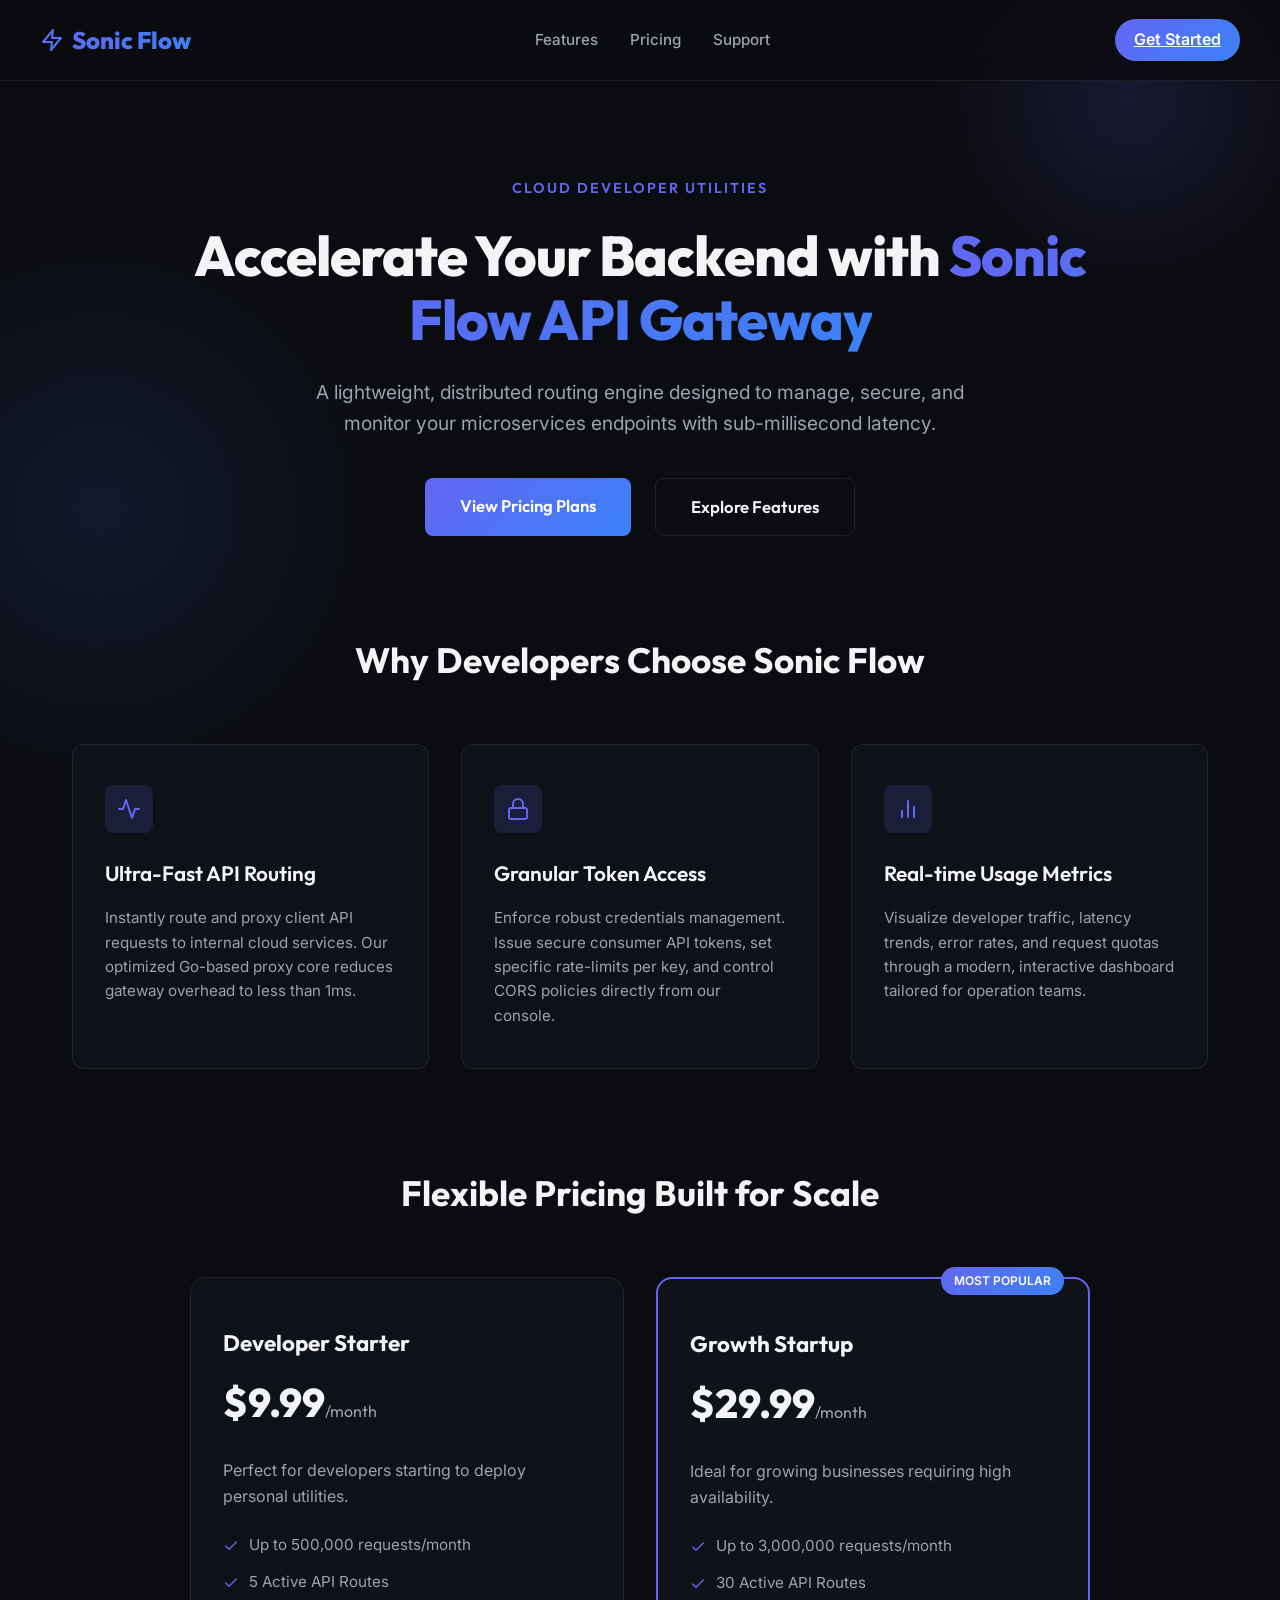
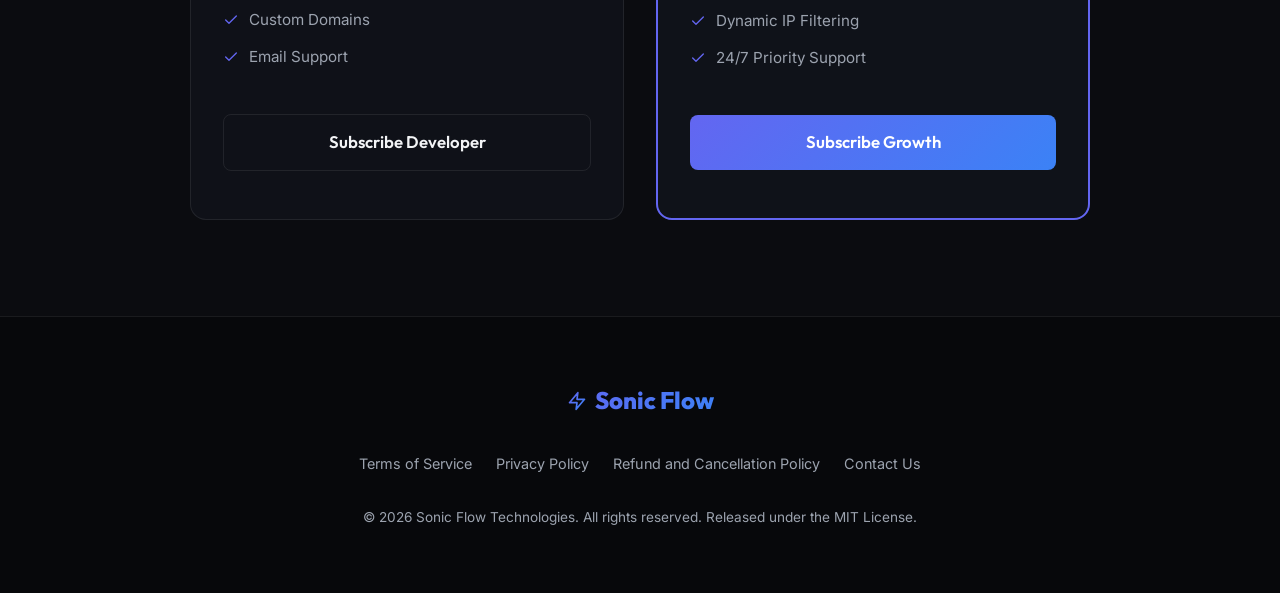
==== index.html @ 99ae6b96 "Deploy compliance packaging site" ====
<!DOCTYPE html>
<html lang="en">
<head>
  <meta charset="UTF-8">
  <meta name="viewport" content="width=device-width, initial-scale=1.0">
  <title>Sonic Flow | Enterprise API Gateway and Developer Routing Tools</title>
  <link rel="stylesheet" href="index.css">
</head>
<body>
  <div class="ambient-glow-1"></div>
  <div class="ambient-glow-2"></div>

  <header>
    <div class="nav-container">
      <a href="index.html" class="logo">
        <svg width="24" height="24" viewBox="0 0 24 24" fill="none" stroke="currentColor" stroke-width="2" stroke-linecap="round" stroke-linejoin="round" style="stroke: url(#logo-grad)"><defs><linearGradient id="logo-grad" x1="0%" y1="0%" x2="100%" y2="100%"><stop offset="0%" stop-color="#6366f1"></stop><stop offset="100%" stop-color="#3b82f6"></stop></linearGradient></defs><polygon points="13 2 3 14 12 14 11 22 21 10 12 10 13 2"></polygon></svg>
        Sonic Flow
      </a>
      <ul class="nav-links">
        <li><a href="#features">Features</a></li>
        <li><a href="#pricing">Pricing</a></li>
        <li><a href="contact.html">Support</a></li>
      </ul>
      <a href="#pricing" class="btn-nav">Get Started</a>
    </div>
  </header>

  <main>
    <!-- Hero Section -->
    <section class="hero">
      <div class="tagline">Cloud Developer Utilities</div>
      <h1>Accelerate Your Backend with <span>Sonic Flow API Gateway</span></h1>
      <p>A lightweight, distributed routing engine designed to manage, secure, and monitor your microservices endpoints with sub-millisecond latency.</p>
      <div class="hero-actions">
        <a href="#pricing" class="btn-primary">View Pricing Plans</a>
        <a href="#features" class="btn-secondary">Explore Features</a>
      </div>
    </section>

    <!-- Features Section -->
    <section class="features" id="features">
      <h2 class="section-title">Why Developers Choose Sonic Flow</h2>
      <div class="features-grid">
        <div class="feature-card">
          <div class="feature-icon">
            <svg viewBox="0 0 24 24" fill="none" stroke-width="2" stroke-linecap="round" stroke-linejoin="round"><polyline points="22 12 18 12 15 21 9 3 6 12 2 12"></polyline></svg>
          </div>
          <h3>Ultra-Fast API Routing</h3>
          <p>Instantly route and proxy client API requests to internal cloud services. Our optimized Go-based proxy core reduces gateway overhead to less than 1ms.</p>
        </div>
        <div class="feature-card">
          <div class="feature-icon">
            <svg viewBox="0 0 24 24" fill="none" stroke-width="2" stroke-linecap="round" stroke-linejoin="round"><rect x="3" y="11" width="18" height="11" rx="2" ry="2"></rect><path d="M7 11V7a5 5 0 0 1 10 0v4"></path></svg>
          </div>
          <h3>Granular Token Access</h3>
          <p>Enforce robust credentials management. Issue secure consumer API tokens, set specific rate-limits per key, and control CORS policies directly from our console.</p>
        </div>
        <div class="feature-card">
          <div class="feature-icon">
            <svg viewBox="0 0 24 24" fill="none" stroke-width="2" stroke-linecap="round" stroke-linejoin="round"><line x1="18" y1="20" x2="18" y2="10"></line><line x1="12" y1="20" x2="12" y2="4"></line><line x1="6" y1="20" x2="6" y2="14"></line></svg>
          </div>
          <h3>Real-time Usage Metrics</h3>
          <p>Visualize developer traffic, latency trends, error rates, and request quotas through a modern, interactive dashboard tailored for operation teams.</p>
        </div>
      </div>
    </section>

    <!-- Pricing Section -->
    <section class="pricing" id="pricing">
      <h2 class="section-title">Flexible Pricing Built for Scale</h2>
      <div class="pricing-grid">
        <div class="pricing-card">
          <h3>Developer Starter</h3>
          <div class="price">$9.99<span>/month</span></div>
          <p style="color: var(--text-muted); margin-bottom: 1.5rem;">Perfect for developers starting to deploy personal utilities.</p>
          <ul>
            <li><svg viewBox="0 0 24 24" fill="none" stroke-width="2" stroke-linecap="round" stroke-linejoin="round"><polyline points="20 6 9 17 4 12"></polyline></svg> Up to 500,000 requests/month</li>
            <li><svg viewBox="0 0 24 24" fill="none" stroke-width="2" stroke-linecap="round" stroke-linejoin="round"><polyline points="20 6 9 17 4 12"></polyline></svg> 5 Active API Routes</li>
            <li><svg viewBox="0 0 24 24" fill="none" stroke-width="2" stroke-linecap="round" stroke-linejoin="round"><polyline points="20 6 9 17 4 12"></polyline></svg> Custom Domains</li>
            <li><svg viewBox="0 0 24 24" fill="none" stroke-width="2" stroke-linecap="round" stroke-linejoin="round"><polyline points="20 6 9 17 4 12"></polyline></svg> Email Support</li>
          </ul>
          <a href="#" class="btn-secondary" style="text-align: center;">Subscribe Developer</a>
        </div>
        <div class="pricing-card popular">
          <div class="badge">Most Popular</div>
          <h3>Growth Startup</h3>
          <div class="price">$29.99<span>/month</span></div>
          <p style="color: var(--text-muted); margin-bottom: 1.5rem;">Ideal for growing businesses requiring high availability.</p>
          <ul>
            <li><svg viewBox="0 0 24 24" fill="none" stroke-width="2" stroke-linecap="round" stroke-linejoin="round"><polyline points="20 6 9 17 4 12"></polyline></svg> Up to 3,000,000 requests/month</li>
            <li><svg viewBox="0 0 24 24" fill="none" stroke-width="2" stroke-linecap="round" stroke-linejoin="round"><polyline points="20 6 9 17 4 12"></polyline></svg> 30 Active API Routes</li>
            <li><svg viewBox="0 0 24 24" fill="none" stroke-width="2" stroke-linecap="round" stroke-linejoin="round"><polyline points="20 6 9 17 4 12"></polyline></svg> Dynamic IP Filtering</li>
            <li><svg viewBox="0 0 24 24" fill="none" stroke-width="2" stroke-linecap="round" stroke-linejoin="round"><polyline points="20 6 9 17 4 12"></polyline></svg> 24/7 Priority Support</li>
          </ul>
          <a href="#" class="btn-primary" style="text-align: center;">Subscribe Growth</a>
        </div>
      </div>
    </section>
  </main>

  <footer>
    <div class="footer-content">
      <div class="logo">
        <svg width="20" height="20" viewBox="0 0 24 24" fill="none" stroke="currentColor" stroke-width="2" stroke-linecap="round" stroke-linejoin="round" style="stroke: url(#logo-grad)"><polygon points="13 2 3 14 12 14 11 22 21 10 12 10 13 2"></polygon></svg>
        Sonic Flow
      </div>
      <div class="footer-links">
        <a href="terms.html">Terms of Service</a>
        <a href="privacy.html">Privacy Policy</a>
        <a href="refund.html">Refund and Cancellation Policy</a>
        <a href="contact.html">Contact Us</a>
      </div>
      <div class="copyright">
        &copy; 2026 Sonic Flow Technologies. All rights reserved. Released under the MIT License.
      </div>
    </div>
  </footer>
</body>
</html>
---- index.css ----
/* CSS Design System for Sonic Flow API Gateway */
@import url('https://fonts.googleapis.com/css2?family=Inter:wght@300;400;500;600&family=Outfit:wght@400;600;700;800&display=swap');

:root {
  --bg-color: #0b0c10;
  --panel-bg: rgba(18, 20, 29, 0.7);
  --panel-border: rgba(255, 255, 255, 0.08);
  --text-main: #f3f4f6;
  --text-muted: #9ca3af;
  --color-primary: #6366f1; /* Violet */
  --color-secondary: #3b82f6; /* Blue */
  --glow-gradient: linear-gradient(135deg, var(--color-primary), var(--color-secondary));
  --font-title: 'Outfit', sans-serif;
  --font-body: 'Inter', sans-serif;
}

* {
  box-sizing: border-box;
  margin: 0;
  padding: 0;
}

body {
  background-color: var(--bg-color);
  color: var(--text-main);
  font-family: var(--font-body);
  line-height: 1.6;
  overflow-x: hidden;
}

/* Background Gradients Glows */
.ambient-glow-1 {
  position: absolute;
  width: 400px;
  height: 400px;
  background: radial-gradient(circle, rgba(99, 102, 241, 0.15) 0%, transparent 70%);
  top: -100px;
  right: -50px;
  z-index: -1;
  pointer-events: none;
}

.ambient-glow-2 {
  position: absolute;
  width: 600px;
  height: 600px;
  background: radial-gradient(circle, rgba(59, 130, 246, 0.12) 0%, transparent 70%);
  bottom: 10%;
  left: -200px;
  z-index: -1;
  pointer-events: none;
}

/* Header & Navigation */
header {
  position: sticky;
  top: 0;
  background: rgba(11, 12, 16, 0.8);
  backdrop-filter: blur(12px);
  -webkit-backdrop-filter: blur(12px);
  border-bottom: 1px solid var(--panel-border);
  z-index: 100;
  padding: 1.2rem 2rem;
}

.nav-container {
  max-width: 1200px;
  margin: 0 auto;
  display: flex;
  justify-content: space-between;
  align-items: center;
}

.logo {
  font-family: var(--font-title);
  font-size: 1.5rem;
  font-weight: 800;
  background: var(--glow-gradient);
  -webkit-background-clip: text;
  -webkit-text-fill-color: transparent;
  display: flex;
  align-items: center;
  gap: 0.5rem;
}

.nav-links {
  display: flex;
  gap: 2rem;
  list-style: none;
}

.nav-links a {
  color: var(--text-muted);
  text-decoration: none;
  font-weight: 500;
  font-size: 0.95rem;
  transition: color 0.3s ease;
}

.nav-links a:hover {
  color: var(--text-main);
}

.btn-nav {
  background: var(--glow-gradient);
  color: #fff !important;
  padding: 0.5rem 1.2rem;
  border-radius: 50px;
  font-weight: 600;
  transition: transform 0.2s ease, box-shadow 0.2s ease;
}

.btn-nav:hover {
  transform: translateY(-1px);
  box-shadow: 0 4px 15px rgba(99, 102, 241, 0.4);
}

/* Hero Section */
.hero {
  max-width: 1000px;
  margin: 6rem auto 4rem auto;
  text-align: center;
  padding: 0 1.5rem;
  position: relative;
}

.tagline {
  font-family: var(--font-title);
  font-size: 0.9rem;
  font-weight: 600;
  text-transform: uppercase;
  letter-spacing: 2px;
  color: var(--color-primary);
  margin-bottom: 1.5rem;
}

.hero h1 {
  font-family: var(--font-title);
  font-size: 3.5rem;
  font-weight: 800;
  line-height: 1.15;
  margin-bottom: 1.5rem;
  letter-spacing: -1px;
}

.hero h1 span {
  background: var(--glow-gradient);
  -webkit-background-clip: text;
  -webkit-text-fill-color: transparent;
}

.hero p {
  font-size: 1.2rem;
  color: var(--text-muted);
  max-width: 700px;
  margin: 0 auto 2.5rem auto;
}

.hero-actions {
  display: flex;
  justify-content: center;
  gap: 1.5rem;
}

.btn-primary {
  background: var(--glow-gradient);
  color: #fff;
  border: none;
  padding: 0.9rem 2.2rem;
  border-radius: 8px;
  font-family: var(--font-title);
  font-weight: 600;
  font-size: 1.05rem;
  cursor: pointer;
  text-decoration: none;
  transition: transform 0.2s ease, box-shadow 0.2s ease;
}

.btn-primary:hover {
  transform: translateY(-2px);
  box-shadow: 0 8px 25px rgba(99, 102, 241, 0.4);
}

.btn-secondary {
  background: transparent;
  color: var(--text-main);
  border: 1px solid var(--panel-border);
  padding: 0.9rem 2.2rem;
  border-radius: 8px;
  font-family: var(--font-title);
  font-weight: 600;
  font-size: 1.05rem;
  cursor: pointer;
  text-decoration: none;
  transition: background-color 0.3s ease, border-color 0.3s ease;
}

.btn-secondary:hover {
  background-color: rgba(255, 255, 255, 0.05);
  border-color: var(--text-muted);
}

/* Features Grid */
.features {
  max-width: 1200px;
  margin: 6rem auto;
  padding: 0 2rem;
}

.section-title {
  text-align: center;
  font-family: var(--font-title);
  font-size: 2.2rem;
  font-weight: 700;
  margin-bottom: 3.5rem;
}

.features-grid {
  display: grid;
  grid-template-columns: repeat(auto-fit, minmax(300px, 1fr));
  gap: 2rem;
}

.feature-card {
  background: var(--panel-bg);
  border: 1px solid var(--panel-border);
  border-radius: 12px;
  padding: 2.5rem 2rem;
  backdrop-filter: blur(10px);
  -webkit-backdrop-filter: blur(10px);
  transition: transform 0.3s ease, border-color 0.3s ease;
}

.feature-card:hover {
  transform: translateY(-5px);
  border-color: rgba(99, 102, 241, 0.3);
}

.feature-icon {
  width: 48px;
  height: 48px;
  border-radius: 8px;
  background: rgba(99, 102, 241, 0.15);
  display: flex;
  align-items: center;
  justify-content: center;
  margin-bottom: 1.5rem;
}

.feature-icon svg {
  stroke: var(--color-primary);
  width: 24px;
  height: 24px;
}

.feature-card h3 {
  font-family: var(--font-title);
  font-size: 1.3rem;
  font-weight: 600;
  margin-bottom: 1rem;
}

.feature-card p {
  color: var(--text-muted);
  font-size: 0.95rem;
}

/* Pricing Section */
.pricing {
  max-width: 1200px;
  margin: 6rem auto;
  padding: 0 2rem;
}

.pricing-grid {
  display: grid;
  grid-template-columns: repeat(auto-fit, minmax(300px, 1fr));
  gap: 2rem;
  max-width: 900px;
  margin: 0 auto;
}

.pricing-card {
  background: var(--panel-bg);
  border: 1px solid var(--panel-border);
  border-radius: 16px;
  padding: 3rem 2rem;
  position: relative;
  display: flex;
  flex-direction: column;
}

.pricing-card.popular {
  border: 2px solid var(--color-primary);
}

.badge {
  position: absolute;
  top: -12px;
  right: 24px;
  background: var(--glow-gradient);
  color: #fff;
  padding: 0.25rem 0.8rem;
  border-radius: 50px;
  font-size: 0.75rem;
  font-weight: 600;
  text-transform: uppercase;
}

.pricing-card h3 {
  font-family: var(--font-title);
  font-size: 1.4rem;
  margin-bottom: 0.5rem;
}

.pricing-card .price {
  font-family: var(--font-title);
  font-size: 2.5rem;
  font-weight: 800;
  margin-bottom: 1.5rem;
}

.pricing-card .price span {
  font-size: 1rem;
  color: var(--text-muted);
  font-weight: 400;
}

.pricing-card ul {
  list-style: none;
  margin-bottom: 2rem;
  flex-grow: 1;
}

.pricing-card ul li {
  margin-bottom: 0.8rem;
  font-size: 0.95rem;
  color: var(--text-muted);
  display: flex;
  align-items: center;
  gap: 0.6rem;
}

.pricing-card ul li svg {
  stroke: var(--color-primary);
  width: 16px;
  height: 16px;
}

/* Footer styling */
footer {
  border-top: 1px solid var(--panel-border);
  padding: 4rem 2rem;
  background-color: #07080b;
}

.footer-content {
  max-width: 1200px;
  margin: 0 auto;
  display: flex;
  flex-direction: column;
  align-items: center;
  gap: 2rem;
  text-align: center;
}

.footer-links {
  display: flex;
  gap: 1.5rem;
  flex-wrap: wrap;
  justify-content: center;
}

.footer-links a {
  color: var(--text-muted);
  text-decoration: none;
  font-size: 0.9rem;
  transition: color 0.3s ease;
}

.footer-links a:hover {
  color: var(--text-main);
}

.copyright {
  color: var(--text-muted);
  font-size: 0.85rem;
}

/* Compliance Document Pages Layout */
.doc-container {
  max-width: 800px;
  margin: 5rem auto;
  padding: 0 2rem;
}

.doc-container h1 {
  font-family: var(--font-title);
  font-size: 2.5rem;
  margin-bottom: 1rem;
  background: var(--glow-gradient);
  -webkit-background-clip: text;
  -webkit-text-fill-color: transparent;
}

.doc-container h2 {
  font-family: var(--font-title);
  font-size: 1.6rem;
  margin: 2rem 0 1rem 0;
}

.doc-container p {
  color: var(--text-muted);
  margin-bottom: 1.2rem;
  font-size: 1rem;
}

.doc-container ul {
  margin-bottom: 1.5rem;
  padding-left: 1.5rem;
  color: var(--text-muted);
}

.doc-container ul li {
  margin-bottom: 0.5rem;
}

/* Responsive queries */
@media (max-width: 768px) {
  .hero h1 {
    font-size: 2.5rem;
  }
  .hero-actions {
    flex-direction: column;
    align-items: stretch;
  }
  .nav-links {
    display: none;
  }
}
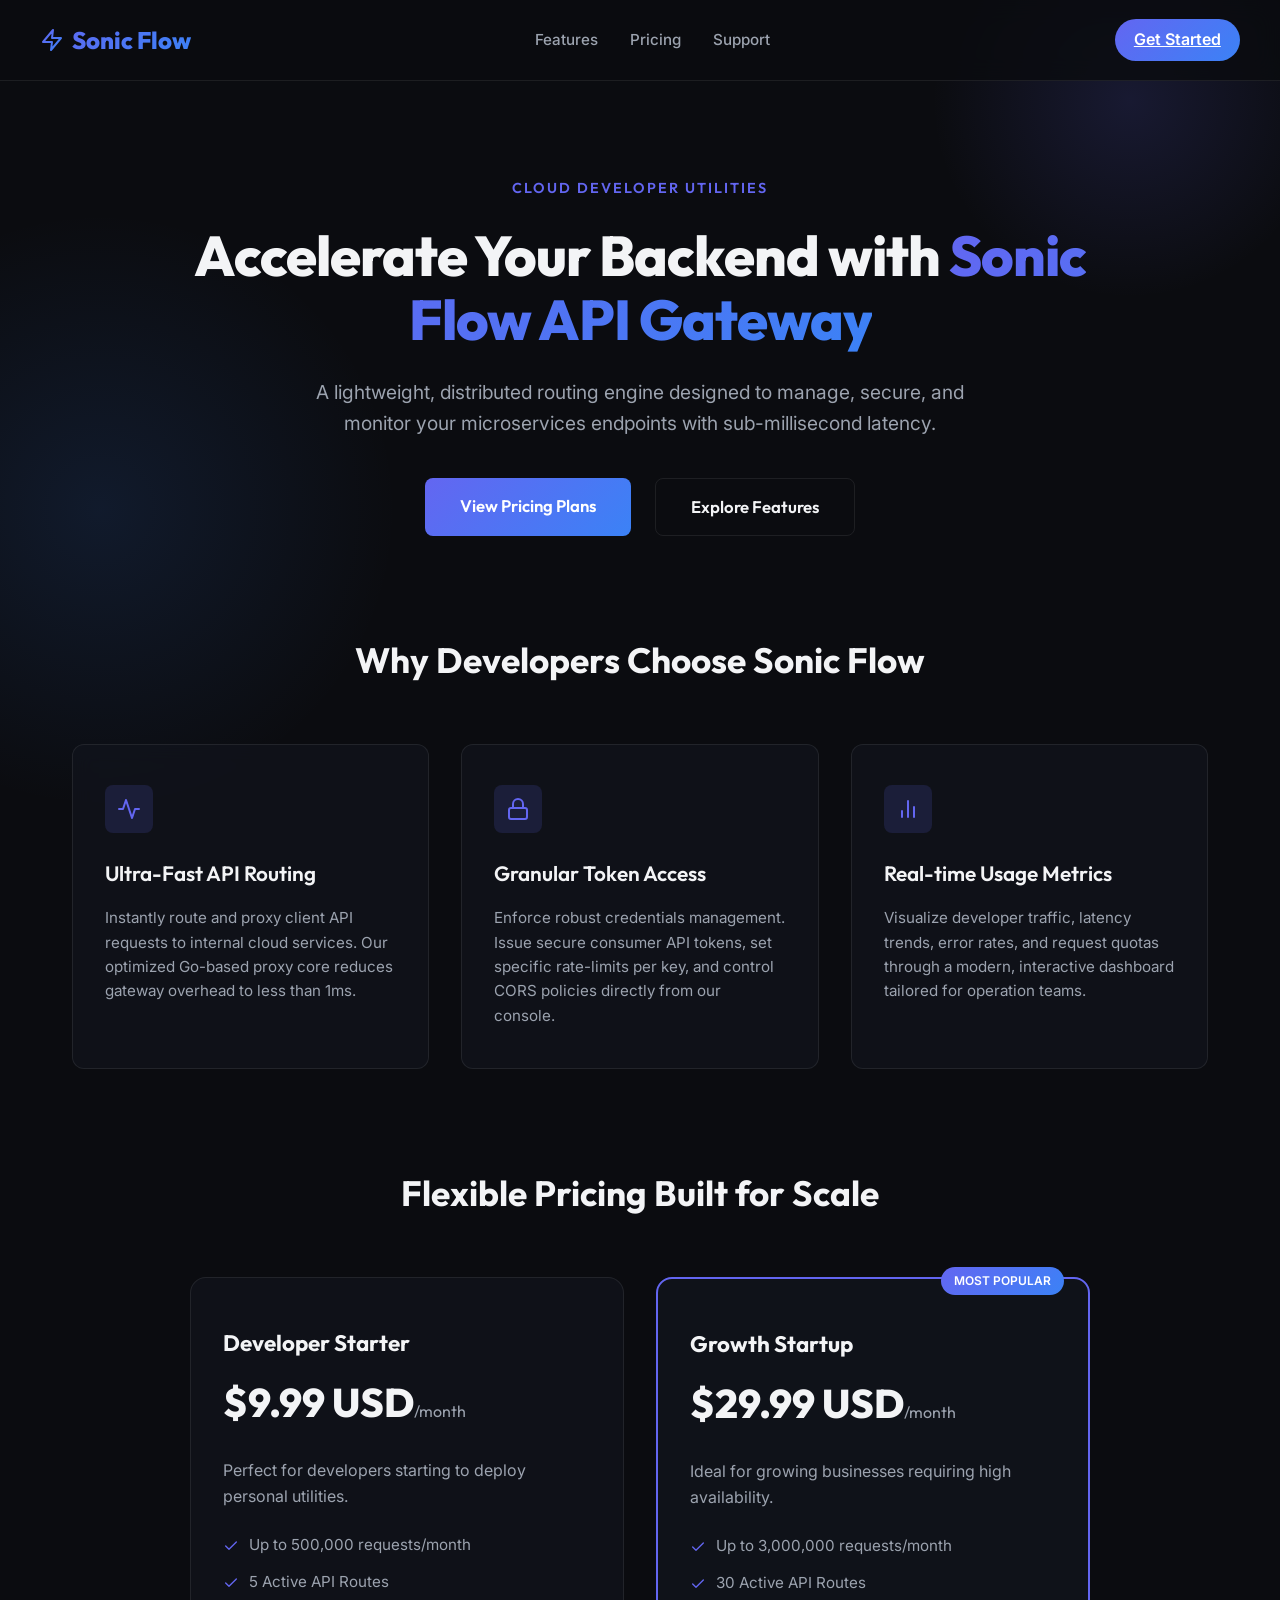
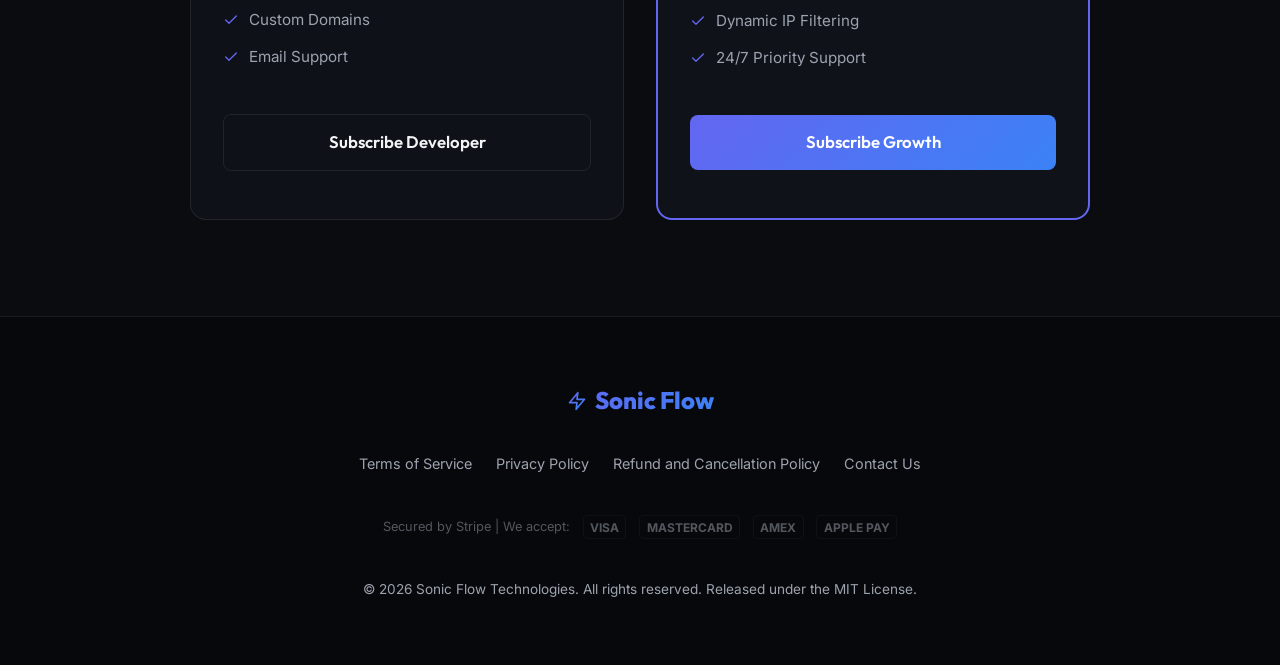
==== commit 86aca3d1: "Improve Stripe compliance (USD currency and credit card logos)" ====
--- a/index.html
+++ b/index.html
@@ -71,7 +71,7 @@
       <div class="pricing-grid">
         <div class="pricing-card">
           <h3>Developer Starter</h3>
-          <div class="price">$9.99<span>/month</span></div>
+          <div class="price">$9.99 USD<span>/month</span></div>
           <p style="color: var(--text-muted); margin-bottom: 1.5rem;">Perfect for developers starting to deploy personal utilities.</p>
           <ul>
             <li><svg viewBox="0 0 24 24" fill="none" stroke-width="2" stroke-linecap="round" stroke-linejoin="round"><polyline points="20 6 9 17 4 12"></polyline></svg> Up to 500,000 requests/month</li>
@@ -84,7 +84,7 @@
         <div class="pricing-card popular">
           <div class="badge">Most Popular</div>
           <h3>Growth Startup</h3>
-          <div class="price">$29.99<span>/month</span></div>
+          <div class="price">$29.99 USD<span>/month</span></div>
           <p style="color: var(--text-muted); margin-bottom: 1.5rem;">Ideal for growing businesses requiring high availability.</p>
           <ul>
             <li><svg viewBox="0 0 24 24" fill="none" stroke-width="2" stroke-linecap="round" stroke-linejoin="round"><polyline points="20 6 9 17 4 12"></polyline></svg> Up to 3,000,000 requests/month</li>
@@ -110,6 +110,13 @@
         <a href="refund.html">Refund and Cancellation Policy</a>
         <a href="contact.html">Contact Us</a>
       </div>
+      <div style="margin: 0.5rem 0; display: flex; gap: 0.8rem; justify-content: center; align-items: center; opacity: 0.5; flex-wrap: wrap;">
+        <span style="font-size: 0.8rem; color: var(--text-muted);">Secured by Stripe | We accept:</span>
+        <span style="font-size: 0.75rem; font-weight: 700; color: var(--text-muted); border: 1px solid var(--panel-border); padding: 0.1rem 0.4rem; border-radius: 4px;">VISA</span>
+        <span style="font-size: 0.75rem; font-weight: 700; color: var(--text-muted); border: 1px solid var(--panel-border); padding: 0.1rem 0.4rem; border-radius: 4px;">MASTERCARD</span>
+        <span style="font-size: 0.75rem; font-weight: 700; color: var(--text-muted); border: 1px solid var(--panel-border); padding: 0.1rem 0.4rem; border-radius: 4px;">AMEX</span>
+        <span style="font-size: 0.75rem; font-weight: 700; color: var(--text-muted); border: 1px solid var(--panel-border); padding: 0.1rem 0.4rem; border-radius: 4px;">APPLE PAY</span>
+      </div>
       <div class="copyright">
         &copy; 2026 Sonic Flow Technologies. All rights reserved. Released under the MIT License.
       </div>
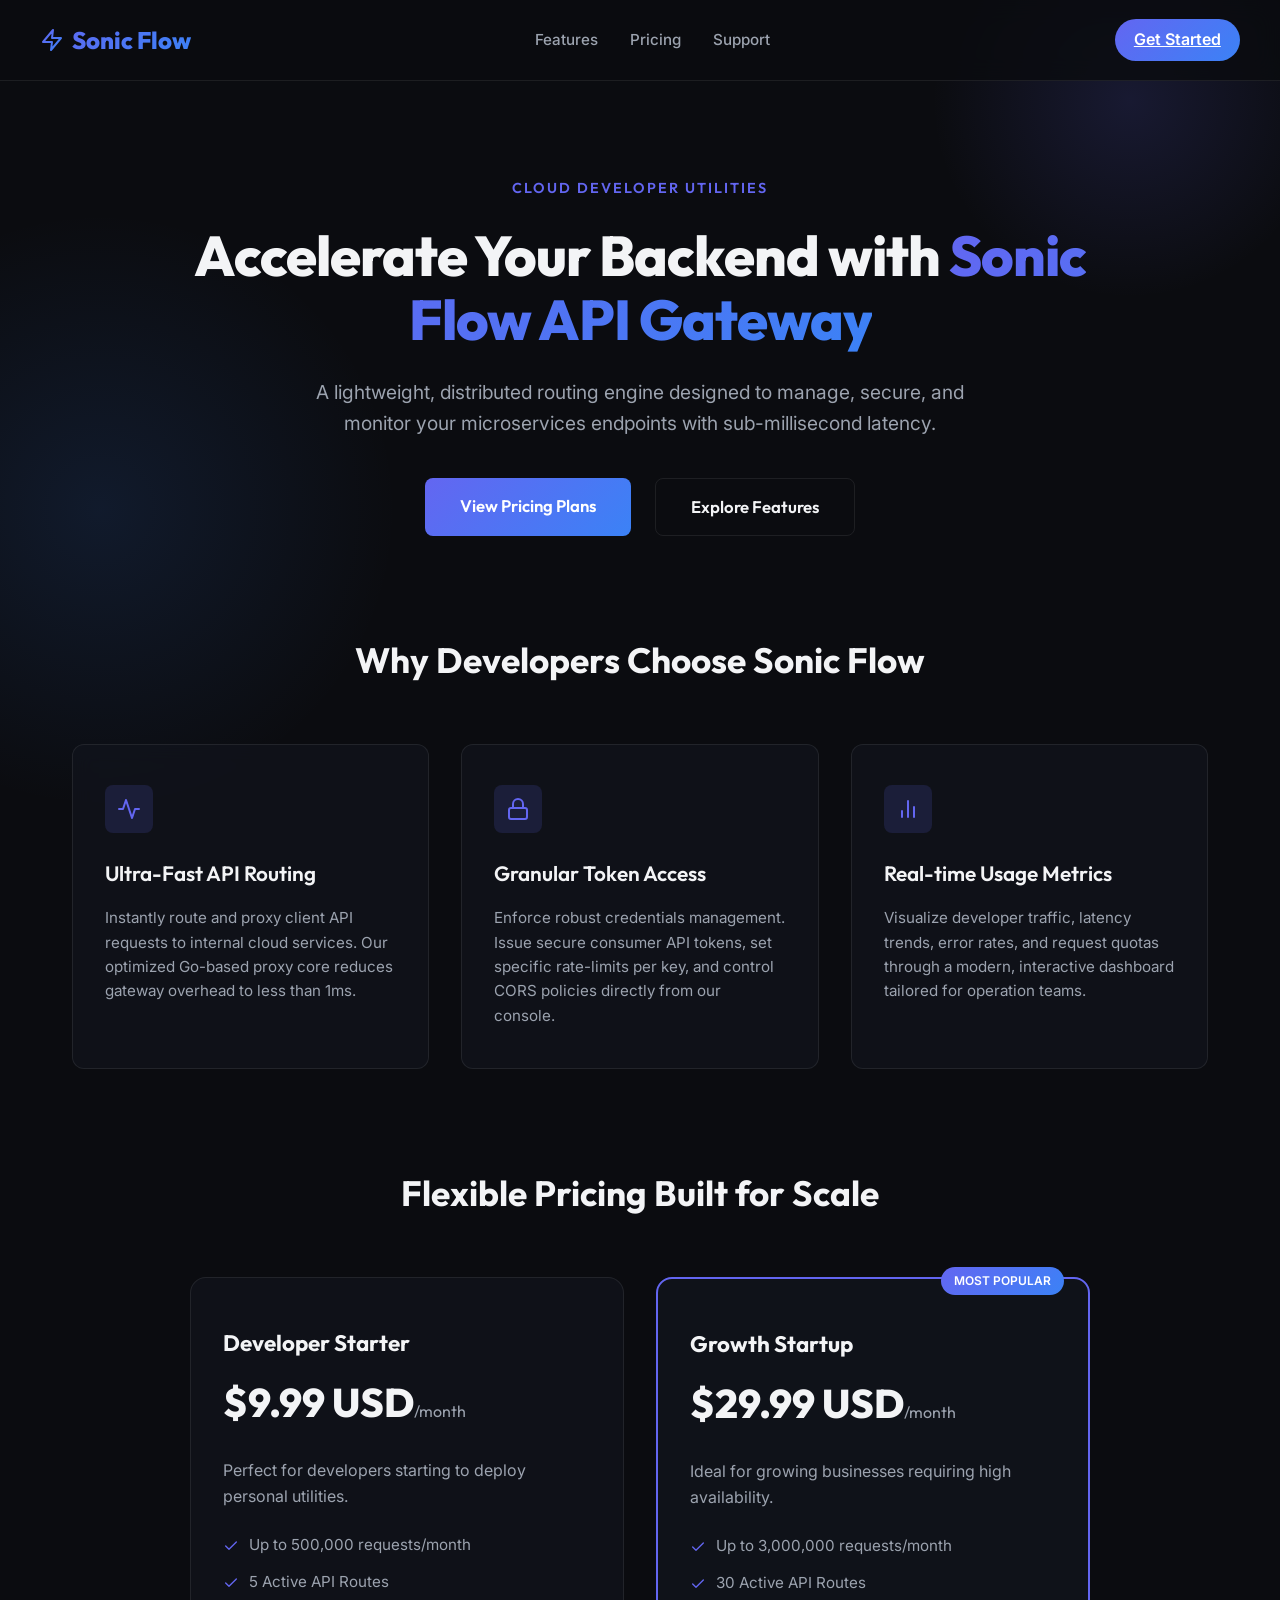
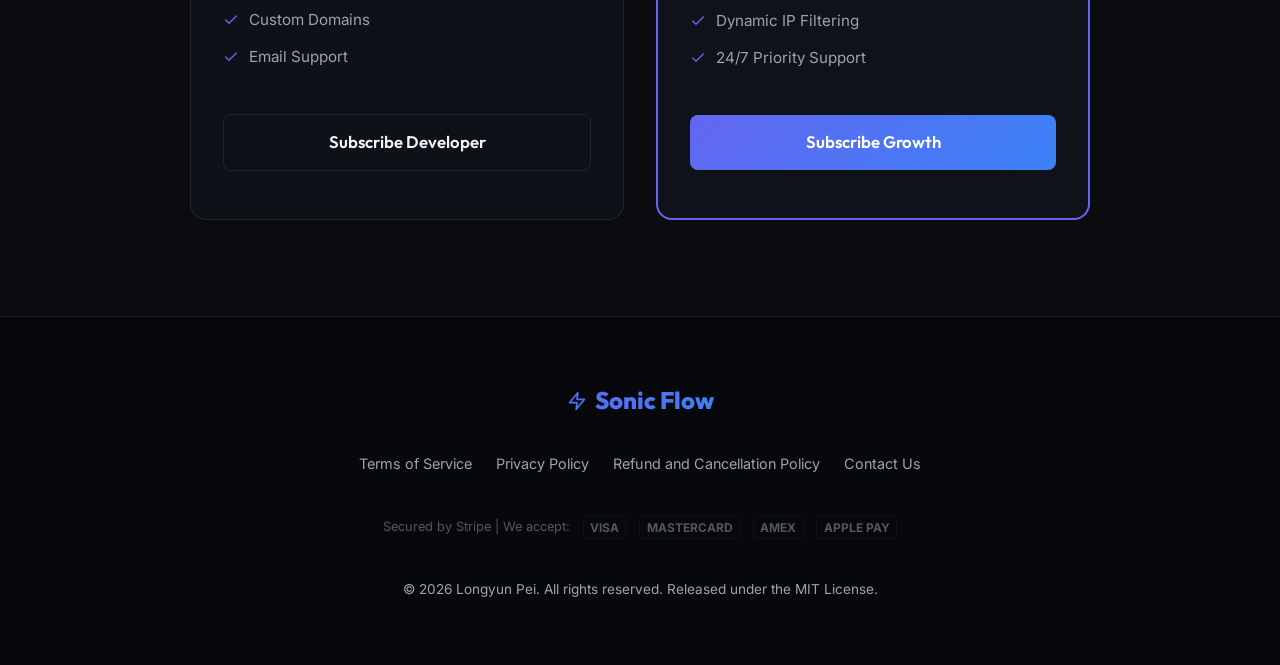
==== commit 01895870: "Update business legal name to Longyun Pei for Stripe KYC alignment" ====
--- a/index.html
+++ b/index.html
@@ -118,7 +118,7 @@
         <span style="font-size: 0.75rem; font-weight: 700; color: var(--text-muted); border: 1px solid var(--panel-border); padding: 0.1rem 0.4rem; border-radius: 4px;">APPLE PAY</span>
       </div>
       <div class="copyright">
-        &copy; 2026 Sonic Flow Technologies. All rights reserved. Released under the MIT License.
+        &copy; 2026 Longyun Pei. All rights reserved. Released under the MIT License.
       </div>
     </div>
   </footer>
